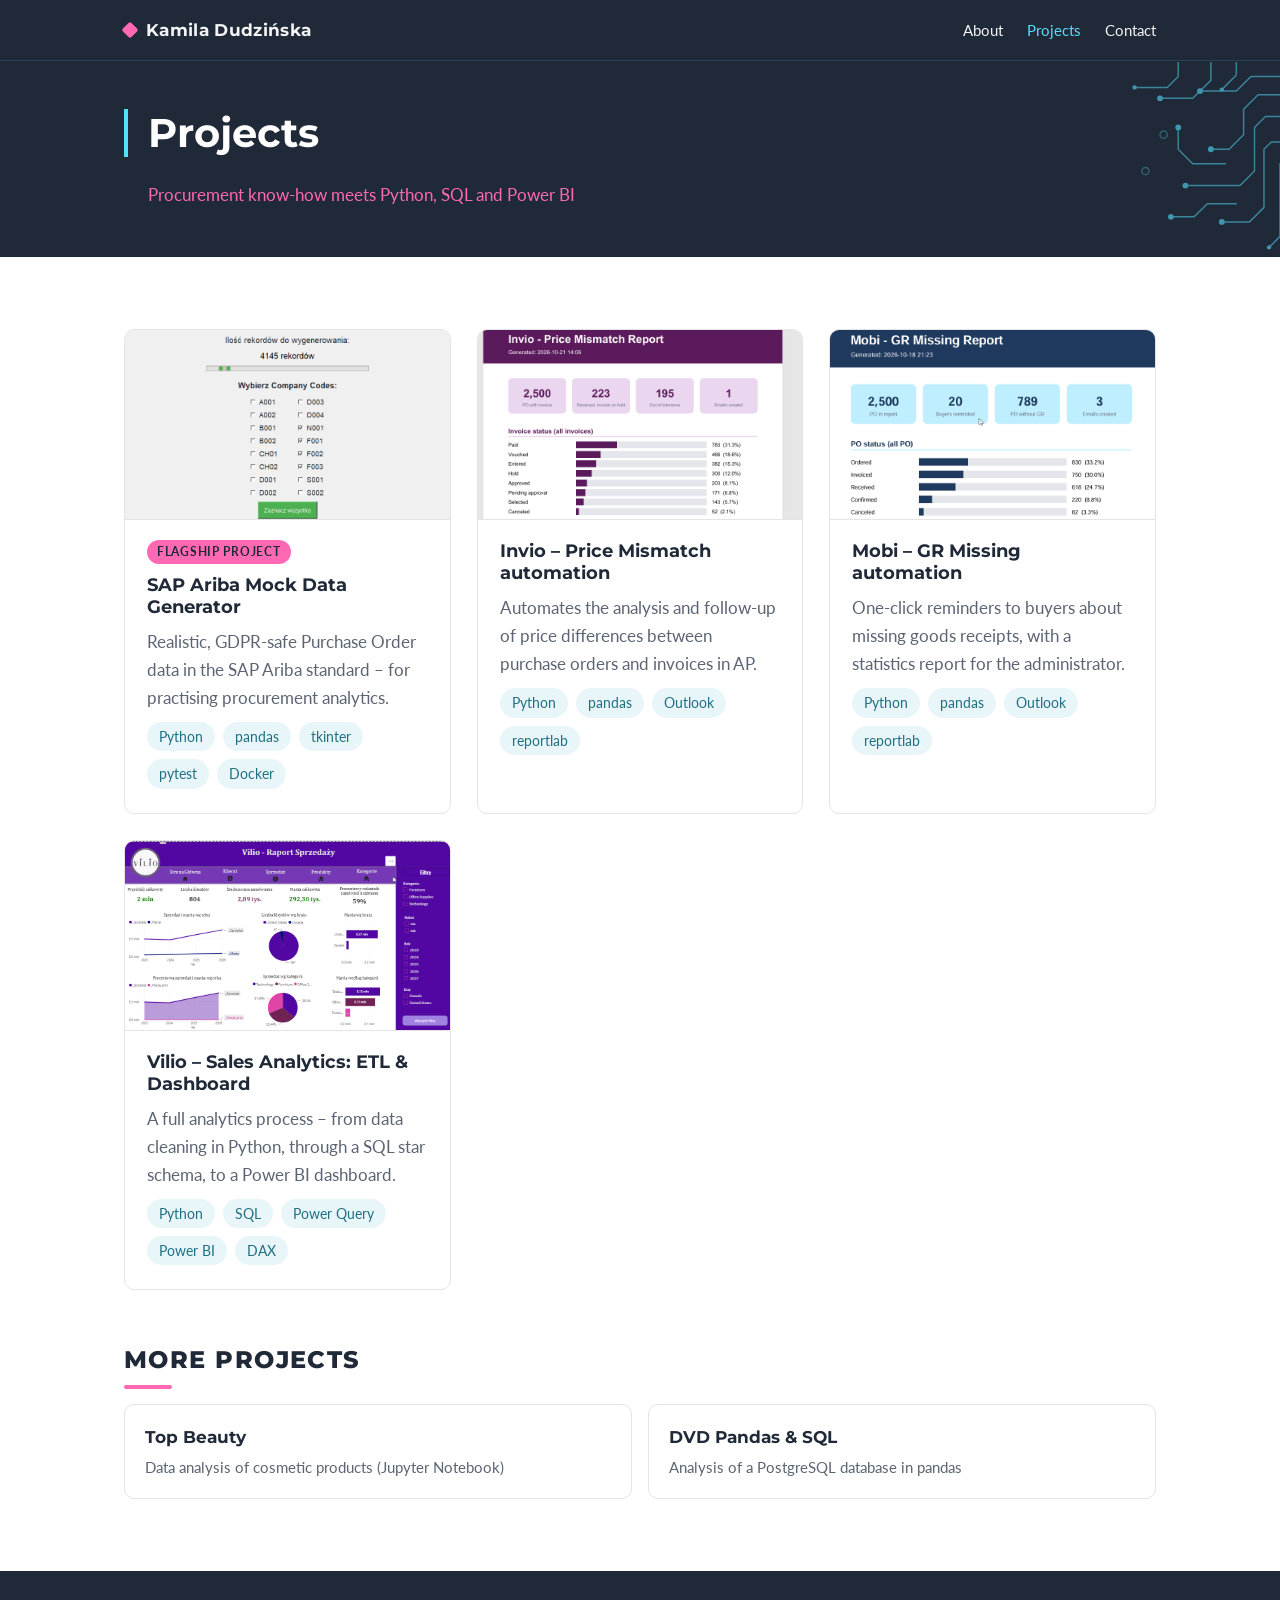
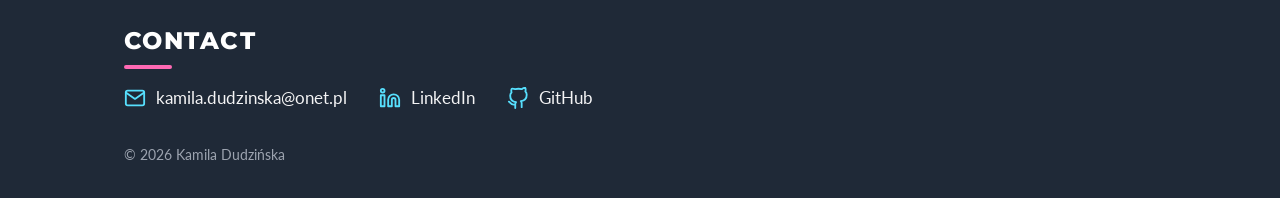
==== projects.html @ 7127ab35 "Add portfolio website (EN) Home page, projects page and four project pages, styled after my LinkedIn" ====
<!DOCTYPE html>
<html lang="en">
<head>
  <meta charset="UTF-8">
  <meta name="viewport" content="width=device-width, initial-scale=1">
  <title>Projects – Kamila Dudzińska</title>
  <meta name="description" content="Data and automation projects by Kamila Dudzińska – Python, SQL, Power BI and SAP Ariba.">
  <link rel="icon" href="img/favicon.svg" type="image/svg+xml">
  <link rel="preconnect" href="https://fonts.googleapis.com">
  <link rel="preconnect" href="https://fonts.gstatic.com" crossorigin>
  <link href="https://fonts.googleapis.com/css2?family=Lato:wght@400;700&family=Montserrat:wght@700;800&display=swap" rel="stylesheet">
  <link rel="stylesheet" href="css/style.css">
</head>
<body>

  <!-- ===== Pasek nawigacji ===== -->
  <nav class="nav">
    <div class="container">
      <a class="nav-brand" href="index.html"><span class="diamond"></span><span class="full">Kamila Dudzińska</span></a>
      <ul class="nav-links">
        <li><a href="index.html#about">About</a></li>
        <li><a href="projects.html" aria-current="page">Projects</a></li>
        <li><a href="#contact">Contact</a></li>
      </ul>
    </div>
  </nav>

  <header class="page-header">
    <div class="container">
      <h1>Projects</h1>
      <p>Procurement know-how meets Python, SQL and Power BI</p>
    </div>
  </header>

  <main>
    <section>
      <div class="container">
        <div class="project-grid">
        <!-- Projekt: SAP Ariba Mock Data Generator -->
        <a class="project-card" href="projects/sap-ariba-mock-data-generator.html">
          <img src="img/projects/sap-ariba/thumb.png" alt="" loading="lazy">
          <div class="body">
            <span class="badge">Flagship project</span>
            <h3>SAP Ariba Mock Data Generator</h3>
            <p>Realistic, GDPR-safe Purchase Order data in the SAP Ariba standard – for practising procurement analytics.</p>
            <ul class="tags"><li class="tag">Python</li><li class="tag">pandas</li><li class="tag">tkinter</li><li class="tag">pytest</li><li class="tag">Docker</li></ul>
          </div>
        </a>
        <!-- Projekt: Invio – Price Mismatch automation -->
        <a class="project-card" href="projects/invio.html">
          <img src="img/projects/invio/report_invio.png" alt="" loading="lazy">
          <div class="body">
            <h3>Invio – Price Mismatch automation</h3>
            <p>Automates the analysis and follow-up of price differences between purchase orders and invoices in AP.</p>
            <ul class="tags"><li class="tag">Python</li><li class="tag">pandas</li><li class="tag">Outlook</li><li class="tag">reportlab</li></ul>
          </div>
        </a>
        <!-- Projekt: Mobi – GR Missing automation -->
        <a class="project-card" href="projects/mobi.html">
          <img src="img/projects/mobi/report_admin.png" alt="" loading="lazy">
          <div class="body">
            <h3>Mobi – GR Missing automation</h3>
            <p>One-click reminders to buyers about missing goods receipts, with a statistics report for the administrator.</p>
            <ul class="tags"><li class="tag">Python</li><li class="tag">pandas</li><li class="tag">Outlook</li><li class="tag">reportlab</li></ul>
          </div>
        </a>
        <!-- Projekt: Vilio – Sales Analytics: ETL & Dashboard -->
        <a class="project-card" href="projects/vilio.html">
          <img src="img/projects/vilio/main_page.png" alt="" loading="lazy">
          <div class="body">
            <h3>Vilio – Sales Analytics: ETL &amp; Dashboard</h3>
            <p>A full analytics process – from data cleaning in Python, through a SQL star schema, to a Power BI dashboard.</p>
            <ul class="tags"><li class="tag">Python</li><li class="tag">SQL</li><li class="tag">Power Query</li><li class="tag">Power BI</li><li class="tag">DAX</li></ul>
          </div>
        </a>
        </div>

        <!-- Inne projekty – same kafelki z linkiem do GitHuba -->
        <div class="more-projects">
          <h2>More projects</h2>
          <div class="small-grid">
            <a class="small-card" href="https://github.com/kamila-dudzinska/Top_Beauty" target="_blank" rel="noopener">
              <strong>Top Beauty</strong>
              <p>Data analysis of cosmetic products (Jupyter Notebook)</p>
            </a>
            <a class="small-card" href="https://github.com/kamila-dudzinska/DVD_Pandas_-_SQL" target="_blank" rel="noopener">
              <strong>DVD Pandas &amp; SQL</strong>
              <p>Analysis of a PostgreSQL database in pandas</p>
            </a>
          </div>
        </div>
      </div>
    </section>
  </main>


  <!-- ===== Stopka / kontakt ===== -->
  <footer class="footer" id="contact">
    <div class="container">
      <h2>Contact</h2>
      <ul class="contact-links">
        <li><a href="mailto:kamila.dudzinska@onet.pl">
          <svg viewBox="0 0 24 24" fill="none" stroke-width="2" stroke-linecap="round" stroke-linejoin="round"><rect x="2" y="4" width="20" height="16" rx="2"/><path d="m22 6-10 7L2 6"/></svg>
          kamila.dudzinska@onet.pl</a></li>
        <li><a href="https://www.linkedin.com/in/kamila-dudzi%C5%84ska-856bb31b8/" target="_blank" rel="noopener">
          <svg viewBox="0 0 24 24" fill="none" stroke-width="2" stroke-linecap="round" stroke-linejoin="round"><path d="M16 8a6 6 0 0 1 6 6v7h-4v-7a2 2 0 0 0-4 0v7h-4v-7a6 6 0 0 1 6-6z"/><rect x="2" y="9" width="4" height="12"/><circle cx="4" cy="4" r="2"/></svg>
          LinkedIn</a></li>
        <li><a href="https://github.com/kamila-dudzinska" target="_blank" rel="noopener">
          <svg viewBox="0 0 24 24" fill="none" stroke-width="2" stroke-linecap="round" stroke-linejoin="round"><path d="M9 19c-5 1.5-5-2.5-7-3m14 6v-3.9a3.4 3.4 0 0 0-.9-2.6c3.1-.4 6.4-1.5 6.4-7a5.4 5.4 0 0 0-1.5-3.8 5 5 0 0 0-.1-3.8s-1.2-.4-3.9 1.5a13.4 13.4 0 0 0-7 0C6.3 1.6 5.1 2 5.1 2a5 5 0 0 0-.1 3.8A5.4 5.4 0 0 0 3.5 9.6c0 5.4 3.3 6.6 6.4 7a3.4 3.4 0 0 0-.9 2.6V23"/></svg>
          GitHub</a></li>
      </ul>
      <p class="copyright">© 2026 Kamila Dudzińska</p>
    </div>
  </footer>

</body>
</html>
---- css/style.css ----
/* ==========================================================
   Style strony portfolio – Kamila Dudzińska
   Kolory odczytane z banera z LinkedIna
   ========================================================== */

:root {
  --dark: #1F2937;        /* ciemne tło (hero, nagłówek, stopka) i tekst */
  --light: #F4F4F5;       /* jasny tekst na ciemnym tle / jasne tło */
  --white: #FFFFFF;
  --pink: #FF69B4;        /* różowy – znak rozpoznawczy */
  --neon: #57DFFD;        /* neonowy błękit – linie, ikonki */
  --blue: #48B0C8;        /* spokojny błękit – linki, tagi */
  --plum: #703F6A;        /* ciemna śliwka – dekoracje */
  --muted: #5B6472;       /* drugorzędny tekst */
  --line: #E4E4E7;        /* delikatne obramowania */
  --radius: 10px;
  --max: 1080px;
}

* { box-sizing: border-box; }

html { scroll-behavior: smooth; }

body {
  margin: 0;
  font-family: "Lato", Arial, sans-serif;
  font-size: 17px;
  line-height: 1.65;
  color: var(--dark);
  background: var(--white);
}

h1, h2, h3 {
  font-family: "Montserrat", Arial, sans-serif;
  line-height: 1.2;
  margin: 0 0 0.6em;
}

/* Nagłówki sekcji wielkimi literami – jak w CV */
h2 {
  font-size: 1.5rem;
  font-weight: 800;
  text-transform: uppercase;
  letter-spacing: 0.06em;
}
h2::after {
  content: "";
  display: block;
  width: 48px;
  height: 4px;
  margin-top: 10px;
  background: var(--pink);
  border-radius: 2px;
}

a { color: var(--blue); }
a:hover { color: var(--plum); }

img { max-width: 100%; }

.container {
  max-width: var(--max);
  margin: 0 auto;
  padding: 0 24px;
}

section { padding: 72px 0; }
.section-alt { background: var(--light); }

/* ---------- Pasek nawigacji ---------- */
.nav {
  background: var(--dark);
  position: sticky;
  top: 0;
  z-index: 10;
  border-bottom: 1px solid rgba(87, 223, 253, 0.15);
}
.nav .container {
  display: flex;
  align-items: center;
  justify-content: space-between;
  height: 60px;
}
.nav-brand {
  display: flex;
  align-items: center;
  gap: 10px;
  color: var(--light);
  text-decoration: none;
  font-family: "Montserrat", sans-serif;
  font-weight: 700;
  letter-spacing: 0.02em;
}
.nav-brand:hover { color: var(--white); }
.diamond {
  width: 12px;
  height: 12px;
  background: var(--pink);
  transform: rotate(45deg);
  border-radius: 2px;
  flex-shrink: 0;
}
.nav-links {
  display: flex;
  gap: 24px;
  list-style: none;
  margin: 0;
  padding: 0;
}
.nav-links a {
  color: var(--light);
  text-decoration: none;
  font-size: 0.95rem;
}
.nav-links a:hover,
.nav-links a[aria-current="page"] { color: var(--neon); }

/* ---------- Hero – w stylu banera ---------- */
.hero {
  position: relative;
  overflow: hidden;
  background: var(--dark);
  color: var(--light);
  padding: 96px 0 104px;
}
.hero::before,
.hero::after {
  content: "";
  position: absolute;
  width: 240px;
  height: 284px;
  background: url("../img/circuit.svg") no-repeat center / contain;
  opacity: 0.9;
  pointer-events: none;
}
.hero::before { left: 0; top: 0; }
.hero::after { right: 0; bottom: 0; transform: rotate(180deg); }

.hero-inner {
  position: relative;
  z-index: 1;
  display: flex;
  align-items: center;
  justify-content: center;
  gap: 56px;
}

/* Okrągłe zdjęcie z białą obwódką; dopóki nie ma img/zdjecie.jpg – inicjały KD */
.photo {
  position: relative;
  width: 190px;
  height: 190px;
  flex-shrink: 0;
  border-radius: 50%;
  border: 5px solid var(--white);
  background: var(--plum);
  overflow: hidden;
  display: flex;
  align-items: center;
  justify-content: center;
  font-family: "Montserrat", sans-serif;
  font-weight: 800;
  font-size: 3.4rem;
  color: var(--white);
  letter-spacing: 0.04em;
}
.photo img {
  position: absolute;
  inset: 0;
  width: 100%;
  height: 100%;
  object-fit: cover;
}

.hero-text {
  border-left: 4px solid var(--neon);
  padding-left: 28px;
}
.hero h1 {
  font-size: clamp(2.2rem, 5vw, 3.2rem);
  font-weight: 800;
  color: var(--white);
  margin-bottom: 0.25em;
}
.hero-subtitle {
  color: var(--pink);
  font-size: 1.35rem;
  margin: 0 0 0.4em;
}
.hero-tools {
  font-weight: 700;
  margin: 0 0 1.6em;
  letter-spacing: 0.03em;
}
.hero-buttons {
  display: flex;
  flex-wrap: wrap;
  gap: 14px;
}

/* ---------- Przyciski ---------- */
.btn {
  display: inline-block;
  padding: 12px 26px;
  border-radius: 999px;
  font-weight: 700;
  text-decoration: none;
  transition: transform 0.15s, background 0.15s;
}
.btn:hover { transform: translateY(-2px); }
.btn-primary { background: var(--pink); color: var(--dark); }
.btn-primary:hover { background: #ff85c2; color: var(--dark); }
.btn-outline {
  border: 2px solid var(--neon);
  color: var(--light);
}
.btn-outline:hover { background: rgba(87, 223, 253, 0.12); color: var(--white); }
.btn-dark { background: var(--dark); color: var(--white); }
.btn-dark:hover { background: #2d3a4d; color: var(--white); }

/* ---------- O mnie ---------- */
.about-grid {
  display: grid;
  grid-template-columns: 1.6fr 1fr;
  gap: 48px;
  align-items: start;
}
.about-text p { margin: 0 0 1em; }

.beyond {
  background: var(--dark);
  color: var(--light);
  border-radius: var(--radius);
  padding: 28px;
}
.beyond h3 {
  color: var(--white);
  font-size: 1.05rem;
  text-transform: uppercase;
  letter-spacing: 0.06em;
}
.beyond ul { list-style: none; margin: 0; padding: 0; }
.beyond li {
  display: flex;
  gap: 12px;
  margin-bottom: 14px;
  align-items: flex-start;
}
.beyond svg {
  width: 22px;
  height: 22px;
  flex-shrink: 0;
  margin-top: 3px;
  stroke: var(--neon);
}

/* ---------- Umiejętności ---------- */
.skills-grid {
  display: grid;
  grid-template-columns: repeat(auto-fit, minmax(300px, 1fr));
  gap: 20px;
}
.skill-card {
  background: var(--white);
  border: 1px solid var(--line);
  border-top: 4px solid var(--blue);
  border-radius: var(--radius);
  padding: 22px 24px;
}
.skill-card h3 { font-size: 1.05rem; }
.tags { display: flex; flex-wrap: wrap; gap: 8px; margin: 0; padding: 0; list-style: none; }
.tag {
  background: rgba(72, 176, 200, 0.12);
  color: #1f6f82;
  border-radius: 999px;
  padding: 3px 12px;
  font-size: 0.88rem;
}

/* ---------- Doświadczenie ---------- */
.highlights {
  display: grid;
  grid-template-columns: repeat(auto-fit, minmax(300px, 1fr));
  gap: 24px;
  margin-bottom: 56px;
}
.highlight {
  border: 1px solid var(--line);
  border-left: 5px solid var(--pink);
  border-radius: var(--radius);
  padding: 26px 28px;
  background: var(--white);
}
.highlight-number {
  font-family: "Montserrat", sans-serif;
  font-weight: 800;
  font-size: 2.6rem;
  color: var(--dark);
  line-height: 1;
}
.highlight-label {
  color: var(--muted);
  font-size: 0.92rem;
  margin: 4px 0 14px;
}
.highlight h3 { font-size: 1.15rem; margin-bottom: 0.2em; }
.highlight .company { color: var(--blue); font-weight: 700; font-size: 0.92rem; margin: 0 0 10px; }
.highlight p { margin: 0; }

.timeline { list-style: none; margin: 0; padding: 0; position: relative; }
.timeline::before {
  content: "";
  position: absolute;
  left: 6px;
  top: 6px;
  bottom: 6px;
  width: 2px;
  background: var(--neon);
}
.timeline li {
  position: relative;
  padding: 0 0 26px 36px;
}
.timeline li::before {
  content: "";
  position: absolute;
  left: 0;
  top: 6px;
  width: 14px;
  height: 14px;
  border-radius: 50%;
  background: var(--white);
  border: 3px solid var(--blue);
}
.timeline .years { font-weight: 700; color: var(--blue); font-size: 0.92rem; }
.timeline .role { font-family: "Montserrat", sans-serif; font-weight: 700; }
.timeline .desc { color: var(--muted); margin: 2px 0 0; }
.education { margin-top: 12px; }

.cta { text-align: center; padding-top: 0; }

/* ---------- Projekty – kafelki ---------- */
.project-grid {
  display: grid;
  grid-template-columns: repeat(auto-fit, minmax(300px, 1fr));
  gap: 26px;
}
.project-card {
  display: flex;
  flex-direction: column;
  border: 1px solid var(--line);
  border-radius: var(--radius);
  overflow: hidden;
  background: var(--white);
  color: var(--dark);
  text-decoration: none;
  transition: transform 0.15s, box-shadow 0.15s;
}
.project-card:hover {
  transform: translateY(-4px);
  box-shadow: 0 10px 28px rgba(31, 41, 55, 0.12);
  color: var(--dark);
}
.project-card img {
  width: 100%;
  height: 190px;
  object-fit: cover;
  object-position: top;
  background: var(--light);
  border-bottom: 1px solid var(--line);
}
.project-card .body { padding: 20px 22px 24px; display: flex; flex-direction: column; gap: 10px; flex: 1; }
.project-card h3 { font-size: 1.15rem; margin: 0; }
.project-card p { margin: 0; color: var(--muted); }
.badge {
  align-self: flex-start;
  background: var(--pink);
  color: var(--dark);
  font-size: 0.75rem;
  font-weight: 700;
  text-transform: uppercase;
  letter-spacing: 0.06em;
  padding: 2px 10px;
  border-radius: 999px;
}
.more-projects { margin-top: 56px; }
.small-grid {
  display: grid;
  grid-template-columns: repeat(auto-fit, minmax(260px, 1fr));
  gap: 16px;
}
.small-card {
  border: 1px solid var(--line);
  border-radius: var(--radius);
  padding: 18px 20px;
  text-decoration: none;
  color: var(--dark);
  background: var(--white);
}
.small-card:hover { border-color: var(--blue); color: var(--dark); }
.small-card strong { font-family: "Montserrat", sans-serif; }
.small-card p { margin: 4px 0 0; color: var(--muted); font-size: 0.95rem; }

/* ---------- Nagłówek podstron ---------- */
.page-header {
  background: var(--dark);
  color: var(--light);
  padding: 48px 0;
  position: relative;
  overflow: hidden;
}
.page-header::after {
  content: "";
  position: absolute;
  right: 0;
  top: 0;
  width: 160px;
  height: 190px;
  background: url("../img/circuit.svg") no-repeat center / contain;
  transform: scaleX(-1);
  opacity: 0.6;
}
.page-header h1 {
  color: var(--white);
  font-size: clamp(1.8rem, 4vw, 2.5rem);
  border-left: 4px solid var(--neon);
  padding-left: 20px;
  position: relative;
  z-index: 1;
}
.page-header p { margin: 0; padding-left: 24px; color: var(--pink); position: relative; z-index: 1; }

/* ---------- Strona projektu ---------- */
.summary {
  display: grid;
  grid-template-columns: repeat(auto-fit, minmax(240px, 1fr));
  gap: 18px;
  margin-bottom: 40px;
}
.summary div {
  background: var(--light);
  border-radius: var(--radius);
  padding: 20px 22px;
  border-top: 4px solid var(--blue);
}
.summary div:last-child { border-top-color: var(--pink); }
.summary h3 { font-size: 0.95rem; text-transform: uppercase; letter-spacing: 0.06em; }
.summary p { margin: 0; }
.shot {
  border: 1px solid var(--line);
  border-radius: var(--radius);
  display: block;
  margin: 0 auto 40px;
}
.project-body h2 { margin-top: 48px; }
.project-body ul { padding-left: 1.2em; }
.project-body li { margin-bottom: 6px; }
.lessons {
  background: var(--light);
  border-left: 5px solid var(--neon);
  border-radius: var(--radius);
  padding: 22px 26px;
  margin-top: 48px;
}
.project-actions { display: flex; flex-wrap: wrap; gap: 14px; margin-top: 40px; }
.btn-ghost { border: 2px solid var(--dark); color: var(--dark); }
.btn-ghost:hover { background: var(--light); color: var(--dark); }

/* ---------- Stopka / kontakt ---------- */
.footer {
  background: var(--dark);
  color: var(--light);
  padding: 56px 0 32px;
}
.footer h2 { color: var(--white); }
.contact-links {
  display: flex;
  flex-wrap: wrap;
  gap: 16px 32px;
  list-style: none;
  padding: 0;
  margin: 0 0 32px;
}
.contact-links a {
  color: var(--light);
  text-decoration: none;
  display: flex;
  align-items: center;
  gap: 10px;
}
.contact-links a:hover { color: var(--neon); }
.contact-links svg { width: 22px; height: 22px; stroke: var(--neon); flex-shrink: 0; }
.copyright { color: #9CA3AF; font-size: 0.85rem; margin: 0; }

/* ---------- Telefon ---------- */
@media (max-width: 760px) {
  body { font-size: 16px; }
  section { padding: 52px 0; }
  .nav-links { gap: 16px; }
  .nav-brand span.full { display: none; }
  .hero { padding: 64px 0 72px; }
  .hero::before, .hero::after { width: 130px; height: 154px; opacity: 0.45; }
  .hero-inner { flex-direction: column; gap: 32px; text-align: left; }
  .photo { width: 150px; height: 150px; font-size: 2.6rem; }
  .about-grid { grid-template-columns: 1fr; gap: 32px; }
  .page-header::after { display: none; }
}

/* ---------- Dodatki: strona projektu ---------- */
.project-tags { margin-bottom: 28px; }
.project-body figure { margin: 0 0 32px; }
.project-body figure .shot { margin-bottom: 8px; }
.project-body figcaption { text-align: center; color: var(--muted); font-size: 0.9rem; }
.project-body ol { padding-left: 1.3em; }
.project-body ol li { margin-bottom: 8px; }
.lessons h3 { text-transform: uppercase; letter-spacing: 0.06em; font-size: 1rem; }
.lessons ul { margin: 0; }
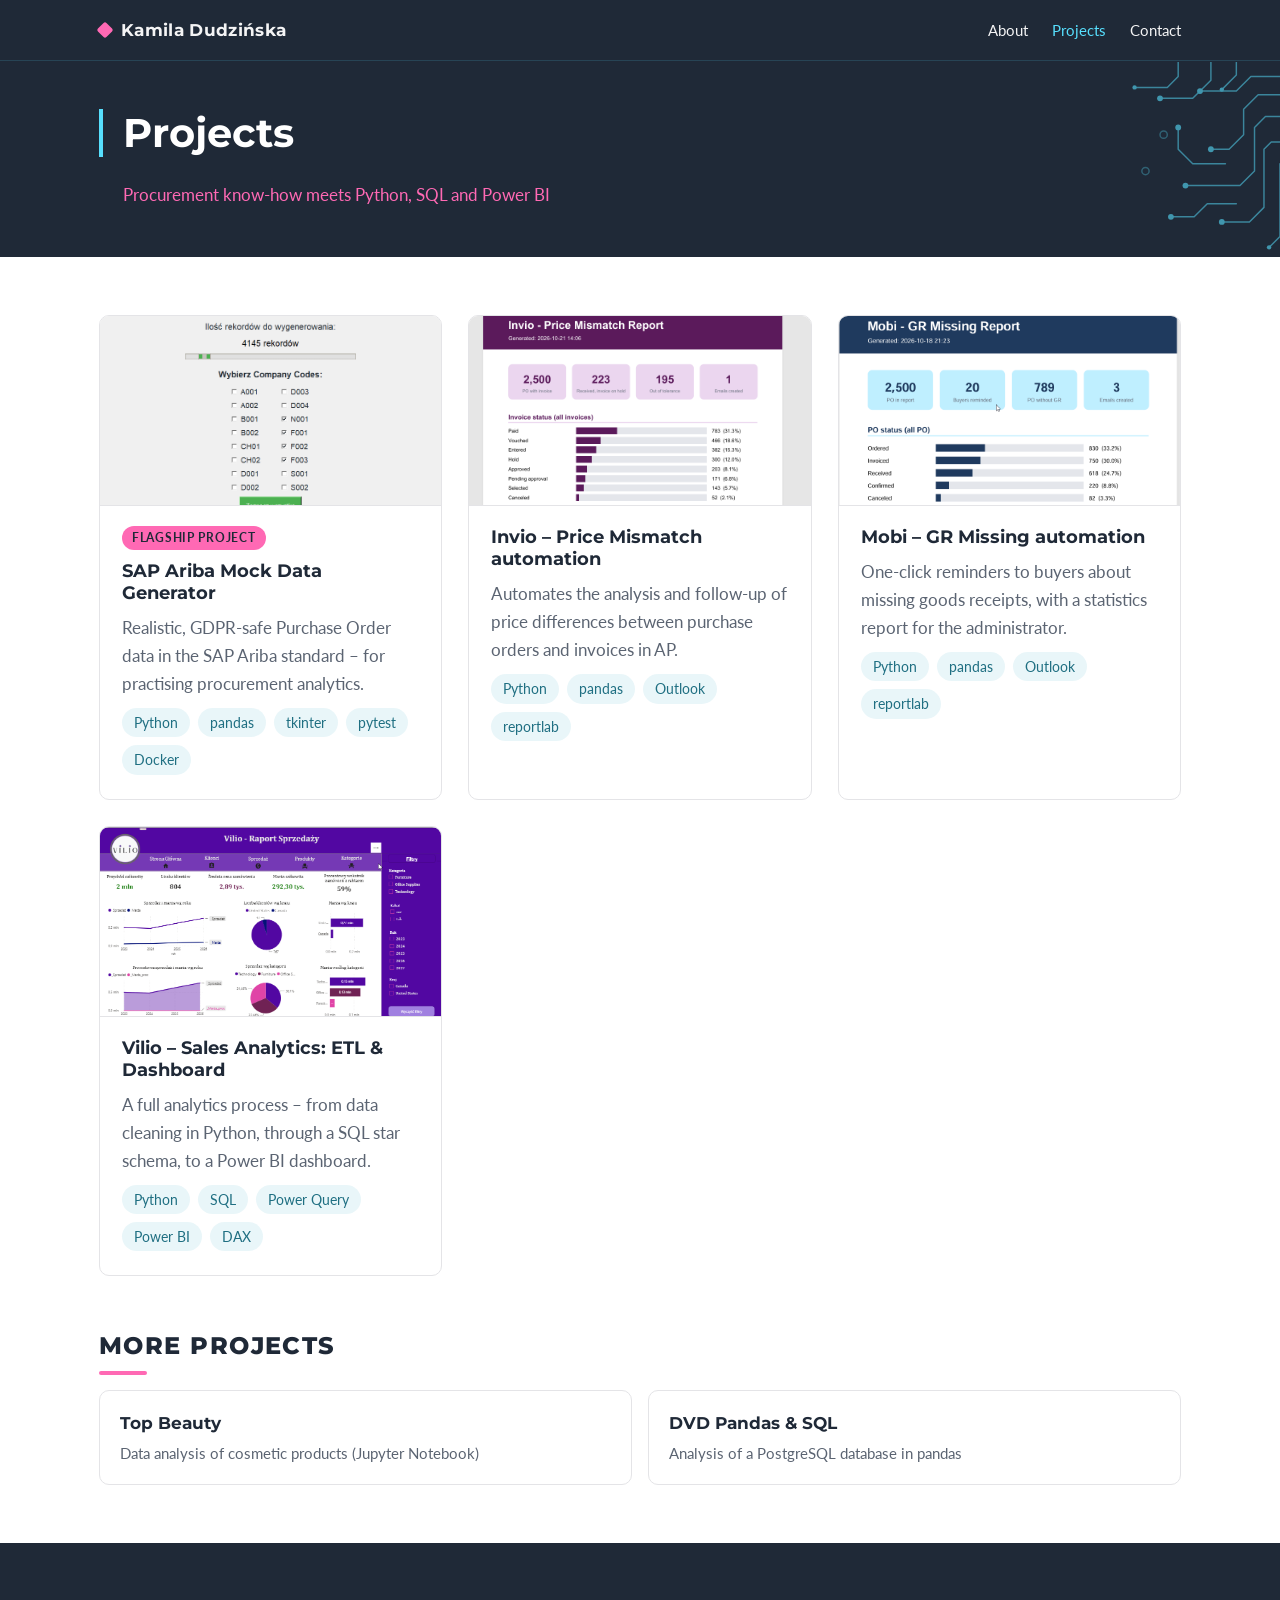
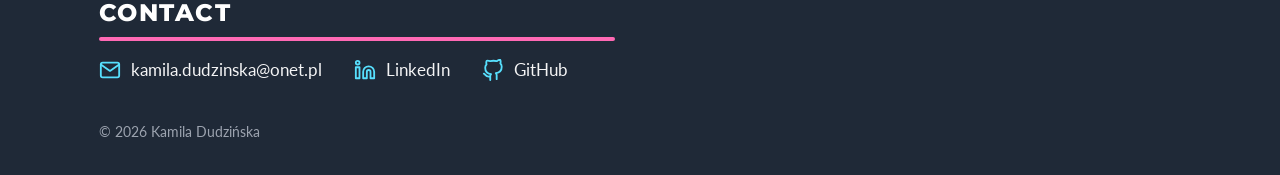
==== commit a12c57d3: "Refine home page: smaller banner, new skills and third highlight Smaller hero, justified About me, c" ====
--- a/projects.html
+++ b/projects.html
@@ -97,6 +97,7 @@
   <!-- ===== Stopka / kontakt ===== -->
   <footer class="footer" id="contact">
     <div class="container">
+      <div class="contact-wrap">
       <h2>Contact</h2>
       <ul class="contact-links">
         <li><a href="mailto:kamila.dudzinska@onet.pl">
@@ -109,6 +110,7 @@
           <svg viewBox="0 0 24 24" fill="none" stroke-width="2" stroke-linecap="round" stroke-linejoin="round"><path d="M9 19c-5 1.5-5-2.5-7-3m14 6v-3.9a3.4 3.4 0 0 0-.9-2.6c3.1-.4 6.4-1.5 6.4-7a5.4 5.4 0 0 0-1.5-3.8 5 5 0 0 0-.1-3.8s-1.2-.4-3.9 1.5a13.4 13.4 0 0 0-7 0C6.3 1.6 5.1 2 5.1 2a5 5 0 0 0-.1 3.8A5.4 5.4 0 0 0 3.5 9.6c0 5.4 3.3 6.6 6.4 7a3.4 3.4 0 0 0-.9 2.6V23"/></svg>
           GitHub</a></li>
       </ul>
+      </div>
       <p class="copyright">© 2026 Kamila Dudzińska</p>
     </div>
   </footer>
--- a/css/style.css
+++ b/css/style.css
@@ -14,7 +14,7 @@
   --muted: #5B6472;       /* drugorzędny tekst */
   --line: #E4E4E7;        /* delikatne obramowania */
   --radius: 10px;
-  --max: 1080px;
+  --max: 1120px;
 }
 
 * { box-sizing: border-box; }
@@ -61,10 +61,10 @@
 .container {
   max-width: var(--max);
   margin: 0 auto;
-  padding: 0 24px;
-}
-
-section { padding: 72px 0; }
+  padding: 0 19px;
+}
+
+section { padding: 58px 0; }
 .section-alt { background: var(--light); }
 
 /* ---------- Pasek nawigacji ---------- */
@@ -121,14 +121,14 @@
   overflow: hidden;
   background: var(--dark);
   color: var(--light);
-  padding: 96px 0 104px;
+  padding: 44px 0 48px;
 }
 .hero::before,
 .hero::after {
   content: "";
   position: absolute;
-  width: 240px;
-  height: 284px;
+  width: 168px;
+  height: 199px;
   background: url("../img/circuit.svg") no-repeat center / contain;
   opacity: 0.9;
   pointer-events: none;
@@ -142,17 +142,17 @@
   display: flex;
   align-items: center;
   justify-content: center;
-  gap: 56px;
+  gap: 40px;
 }
 
 /* Okrągłe zdjęcie z białą obwódką; dopóki nie ma img/zdjecie.jpg – inicjały KD */
 .photo {
   position: relative;
-  width: 190px;
-  height: 190px;
+  width: 133px;
+  height: 133px;
   flex-shrink: 0;
   border-radius: 50%;
-  border: 5px solid var(--white);
+  border: 4px solid var(--white);
   background: var(--plum);
   overflow: hidden;
   display: flex;
@@ -160,7 +160,7 @@
   justify-content: center;
   font-family: "Montserrat", sans-serif;
   font-weight: 800;
-  font-size: 3.4rem;
+  font-size: 2.4rem;
   color: var(--white);
   letter-spacing: 0.04em;
 }
@@ -173,30 +173,32 @@
 }
 
 .hero-text {
-  border-left: 4px solid var(--neon);
-  padding-left: 28px;
+  border-left: 3px solid var(--neon);
+  padding-left: 20px;
 }
 .hero h1 {
-  font-size: clamp(2.2rem, 5vw, 3.2rem);
+  font-size: clamp(1.6rem, 3.5vw, 2.25rem);
   font-weight: 800;
   color: var(--white);
   margin-bottom: 0.25em;
 }
 .hero-subtitle {
   color: var(--pink);
-  font-size: 1.35rem;
-  margin: 0 0 0.4em;
+  font-size: 0.95rem;
+  margin: 0 0 0.3em;
 }
 .hero-tools {
   font-weight: 700;
-  margin: 0 0 1.6em;
+  font-size: 0.8rem;
+  margin: 0 0 1.2em;
   letter-spacing: 0.03em;
 }
 .hero-buttons {
   display: flex;
   flex-wrap: wrap;
-  gap: 14px;
-}
+  gap: 10px;
+}
+.hero .btn { padding: 8px 18px; font-size: 0.8rem; }
 
 /* ---------- Przyciski ---------- */
 .btn {
@@ -225,7 +227,7 @@
   gap: 48px;
   align-items: start;
 }
-.about-text p { margin: 0 0 1em; }
+.about-text p { margin: 0 0 1em; text-align: justify; }
 
 .beyond {
   background: var(--dark);
@@ -253,11 +255,13 @@
   margin-top: 3px;
   stroke: var(--neon);
 }
+.beyond svg.icon-green { stroke: #4ADE80; }   /* pad – zielony */
+.beyond svg.icon-yellow { stroke: #FACC15; }  /* słońce – żółte */
 
 /* ---------- Umiejętności ---------- */
 .skills-grid {
   display: grid;
-  grid-template-columns: repeat(auto-fit, minmax(300px, 1fr));
+  grid-template-columns: repeat(3, 1fr);
   gap: 20px;
 }
 .skill-card {
@@ -280,30 +284,32 @@
 /* ---------- Doświadczenie ---------- */
 .highlights {
   display: grid;
-  grid-template-columns: repeat(auto-fit, minmax(300px, 1fr));
-  gap: 24px;
-  margin-bottom: 56px;
+  grid-template-columns: repeat(3, 1fr);
+  gap: 18px;
+  margin-bottom: 44px;
 }
 .highlight {
   border: 1px solid var(--line);
   border-left: 5px solid var(--pink);
   border-radius: var(--radius);
-  padding: 26px 28px;
+  padding: 18px 20px;
   background: var(--white);
+  font-size: 0.9rem;
+  line-height: 1.55;
 }
 .highlight-number {
   font-family: "Montserrat", sans-serif;
   font-weight: 800;
-  font-size: 2.6rem;
+  font-size: 1.9rem;
   color: var(--dark);
   line-height: 1;
 }
 .highlight-label {
   color: var(--muted);
-  font-size: 0.92rem;
-  margin: 4px 0 14px;
-}
-.highlight h3 { font-size: 1.15rem; margin-bottom: 0.2em; }
+  font-size: 0.85rem;
+  margin: 2px 0 10px;
+}
+.highlight h3 { font-size: 1.02rem; margin-bottom: 0.2em; }
 .highlight .company { color: var(--blue); font-weight: 700; font-size: 0.92rem; margin: 0 0 10px; }
 .highlight p { margin: 0; }
 
@@ -498,10 +504,10 @@
   section { padding: 52px 0; }
   .nav-links { gap: 16px; }
   .nav-brand span.full { display: none; }
-  .hero { padding: 64px 0 72px; }
+  .hero { padding: 40px 0 44px; }
   .hero::before, .hero::after { width: 130px; height: 154px; opacity: 0.45; }
-  .hero-inner { flex-direction: column; gap: 32px; text-align: left; }
-  .photo { width: 150px; height: 150px; font-size: 2.6rem; }
+  .hero-inner { flex-direction: column; gap: 22px; text-align: left; }
+  .photo { width: 110px; height: 110px; font-size: 2rem; }
   .about-grid { grid-template-columns: 1fr; gap: 32px; }
   .page-header::after { display: none; }
 }
@@ -515,3 +521,14 @@
 .project-body ol li { margin-bottom: 8px; }
 .lessons h3 { text-transform: uppercase; letter-spacing: 0.06em; font-size: 1rem; }
 .lessons ul { margin: 0; }
+
+/* ---------- Linia pod „Contact” – od początku słowa do ok. 10% za „GitHub” ---------- */
+.contact-wrap { display: inline-block; max-width: 100%; }
+.contact-wrap .contact-links { margin-bottom: 0; }
+.footer .copyright { margin-top: 32px; }
+.footer h2::after { width: 110%; max-width: calc(100vw - 38px); }
+
+/* ---------- Tablet i telefon: kafelki jeden pod drugim ---------- */
+@media (max-width: 900px) {
+  .skills-grid, .highlights { grid-template-columns: 1fr; }
+}
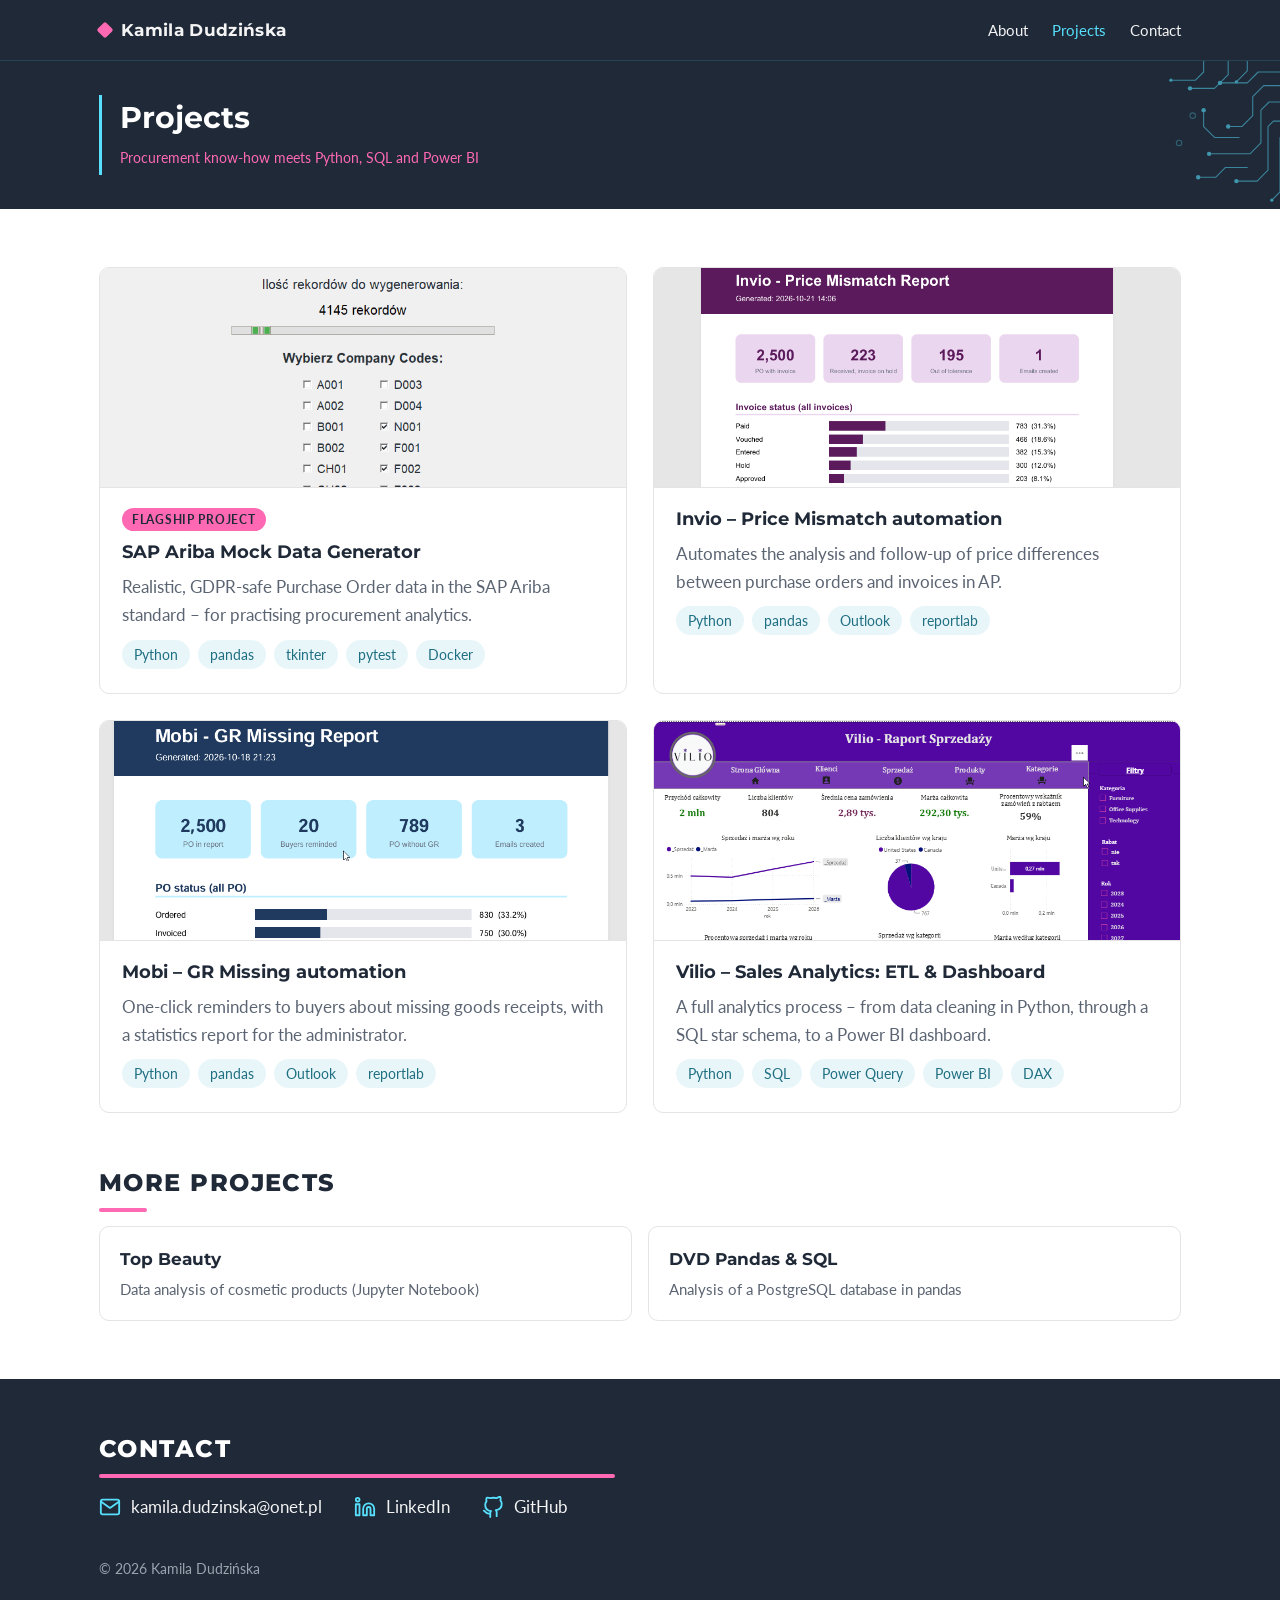
==== commit dd9903d3: "Projects page: 2x2 grid and smaller page headers Co-Authored-By: Claude Opus 5.5 <noreply@anthropic." ====
--- a/projects.html
+++ b/projects.html
@@ -27,8 +27,11 @@
 
   <header class="page-header">
     <div class="container">
-      <h1>Projects</h1>
-      <p>Procurement know-how meets Python, SQL and Power BI</p>
+      <!-- Tytuł z błękitną linią po lewej -->
+      <div class="page-title">
+        <h1>Projects</h1>
+        <p>Procurement know-how meets Python, SQL and Power BI</p>
+      </div>
     </div>
   </header>
 
--- a/css/style.css
+++ b/css/style.css
@@ -348,7 +348,7 @@
 /* ---------- Projekty – kafelki ---------- */
 .project-grid {
   display: grid;
-  grid-template-columns: repeat(auto-fit, minmax(300px, 1fr));
+  grid-template-columns: repeat(2, 1fr);
   gap: 26px;
 }
 .project-card {
@@ -369,7 +369,7 @@
 }
 .project-card img {
   width: 100%;
-  height: 190px;
+  height: 220px;
   object-fit: cover;
   object-position: top;
   background: var(--light);
@@ -411,7 +411,7 @@
 .page-header {
   background: var(--dark);
   color: var(--light);
-  padding: 48px 0;
+  padding: 34px 0;
   position: relative;
   overflow: hidden;
 }
@@ -420,21 +420,26 @@
   position: absolute;
   right: 0;
   top: 0;
-  width: 160px;
-  height: 190px;
+  width: 120px;
+  height: 142px;
   background: url("../img/circuit.svg") no-repeat center / contain;
   transform: scaleX(-1);
   opacity: 0.6;
 }
+/* Błękitna linia od tytułu do podtytułu, ok. 10% dłuższa niż tekst */
+.page-title {
+  display: inline-block;
+  border-left: 3px solid var(--neon);
+  padding: 0.3em 0 0.3em 18px;
+  position: relative;
+  z-index: 1;
+}
 .page-header h1 {
   color: var(--white);
-  font-size: clamp(1.8rem, 4vw, 2.5rem);
-  border-left: 4px solid var(--neon);
-  padding-left: 20px;
-  position: relative;
-  z-index: 1;
-}
-.page-header p { margin: 0; padding-left: 24px; color: var(--pink); position: relative; z-index: 1; }
+  font-size: clamp(1.4rem, 3vw, 1.9rem);
+  margin: 0 0 0.3em;
+}
+.page-header p { margin: 0; color: var(--pink); font-size: 0.9rem; }
 
 /* ---------- Strona projektu ---------- */
 .summary {
@@ -530,5 +535,6 @@
 
 /* ---------- Tablet i telefon: kafelki jeden pod drugim ---------- */
 @media (max-width: 900px) {
-  .skills-grid, .highlights { grid-template-columns: 1fr; }
-}
+  .skills-grid, .highlights, .project-grid { grid-template-columns: 1fr; }
+}
+.project-body ul.tags { padding-left: 0; }
